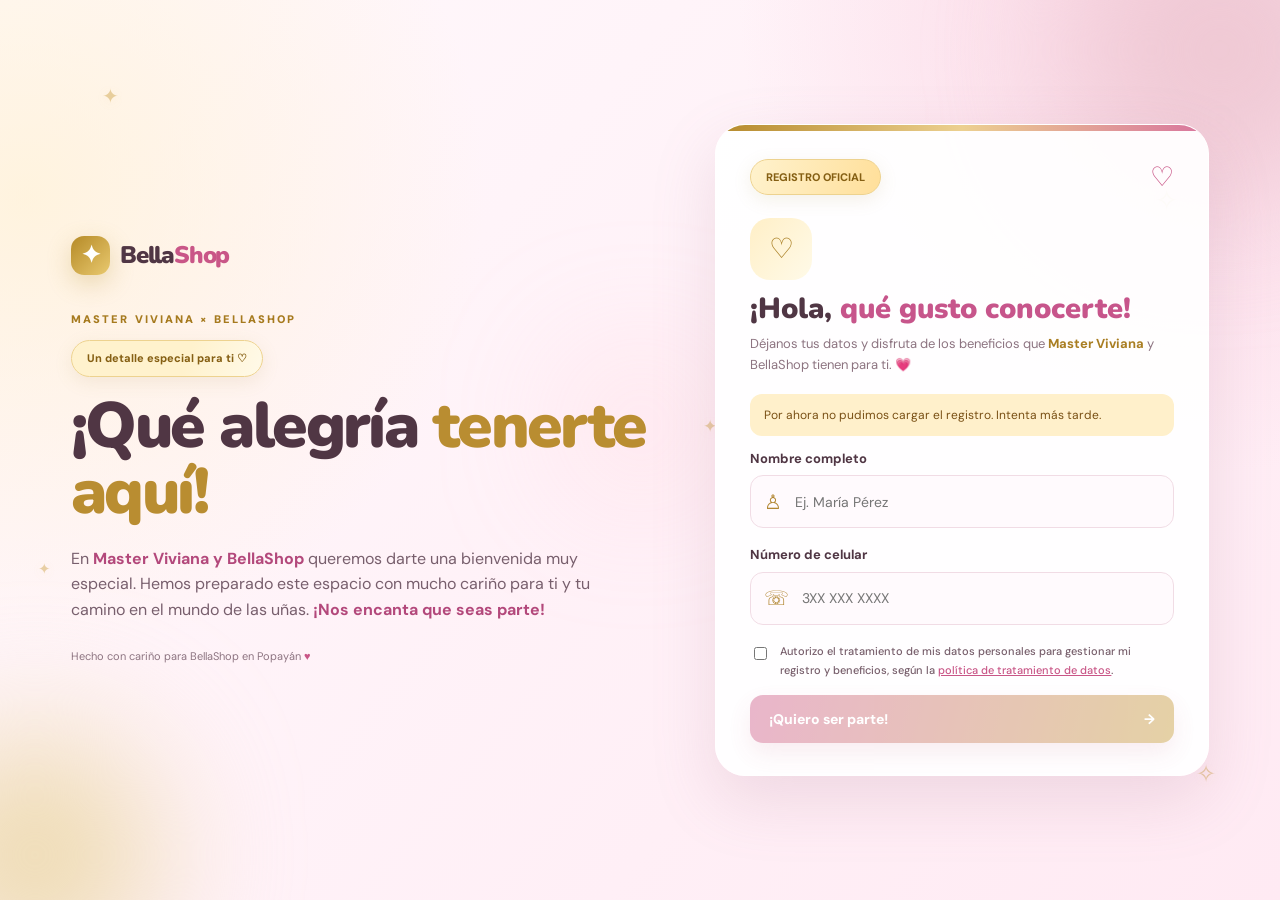
==== index.html @ d5520ce9 "Aclarar confirmacion de registro activo sin aprobacion" ====
<!doctype html>
<html lang="es">
<head>
  <meta charset="utf-8">
  <meta name="viewport" content="width=device-width,initial-scale=1">
  <meta name="theme-color" content="#f8dce7">
  <meta name="description" content="Registro oficial de Master Viviana × BellaShop para beneficios exclusivos de estudiantes.">
  <title>Master Viviana × BellaShop</title>
  <link rel="preconnect" href="https://fonts.googleapis.com">
  <link rel="preconnect" href="https://fonts.gstatic.com" crossorigin>
  <link href="https://fonts.googleapis.com/css2?family=DM+Sans:wght@400;500;600;700&family=Nunito:wght@500;600;700;800;900&display=swap" rel="stylesheet">
  <link rel="stylesheet" href="styles.css">
</head>
<body class="signup-body">
  <div class="ambient ambient-a"></div>
  <div class="ambient ambient-b"></div>
  <div class="ambient ambient-c"></div>
  <div class="cinematic-sparkles" aria-hidden="true"><span>✦</span><span>✧</span><span>✦</span><span>✧</span><span>✦</span></div>

  <main class="signup-layout">
    <section class="intro luxury-intro cinematic-left">
      <div class="brand-mark hero-brand cinematic-item">
        <span class="brand-icon">✦</span>
        <span>Bella<span class="brand-strong">Shop</span></span>
      </div>

      <span class="eyebrow hero-eyebrow cinematic-item">MASTER VIVIANA × BELLASHOP</span>
      <div class="gold-seal cinematic-item">Un detalle especial para ti ♡</div>
      <h1 class="cinematic-item">¡Qué alegría <em>tenerte aquí!</em></h1>
      <p class="cinematic-item">
        En <strong>Master Viviana y BellaShop</strong> queremos darte una bienvenida muy especial.
        Hemos preparado este espacio con mucho cariño para ti y tu camino en el mundo de las uñas.
        <strong>¡Nos encanta que seas parte!</strong>
      </p>

      <div class="intro-footer">Hecho con cariño para BellaShop en Popayán <span>♥</span></div>
    </section>

    <section class="panel register-panel luxury-panel cinematic-right">
      <div class="panel-topline">
        <span class="step-pill gold">REGISTRO OFICIAL</span>
        <span class="heart">♡</span>
      </div>

      <div class="teacher-avatar gold-avatar cinematic-item">♡</div>
      <h2 id="form-title">¡Hola, <span>qué gusto conocerte!</span></h2>
      <p class="subheading">
        Déjanos tus datos y disfruta de los beneficios que
        <strong id="teacher-display">Master Viviana</strong> y BellaShop tienen para ti. 💗
      </p>

      <div id="notice" class="notice hidden" role="status" aria-live="polite"></div>

      <form id="register-form" novalidate>
        <label for="full-name">Nombre completo</label>
        <div class="input-wrap">
          <span aria-hidden="true">♙</span>
          <input id="full-name" name="full_name" type="text" autocomplete="name" minlength="4" maxlength="120" required placeholder="Ej. María Pérez">
        </div>

        <label for="phone">Número de celular</label>
        <div class="input-wrap">
          <span aria-hidden="true">☏</span>
          <input id="phone" name="phone" type="tel" inputmode="numeric" autocomplete="tel" placeholder="3XX XXX XXXX" minlength="10" maxlength="16" required>
        </div>


        <input id="teacher-readonly" type="hidden" value="Master Viviana">

        <div class="consent-row">
          <input id="privacy-consent" type="checkbox" required>
          <label for="privacy-consent">
            Autorizo el tratamiento de mis datos personales para gestionar mi registro y beneficios, según la
            <a href="privacidad.html" target="_blank" rel="noopener">política de tratamiento de datos</a>.
          </label>
        </div>

        <div id="turnstile-slot" class="turnstile-slot"></div>
        <div class="trap" aria-hidden="true">
          <label for="website">Deja este campo vacío</label>
          <input type="text" id="website" name="website" tabindex="-1" autocomplete="off">
        </div>

        <button class="primary-button luxury-button cinematic-cta" type="submit" id="register-btn">
          ¡Quiero ser parte! <span>→</span>
        </button>

      </form>

      <div class="success hidden" id="success" role="status" aria-live="polite">
        <div class="success-icon">✓</div>
        <h2>¡Ya haces parte de BellaShop!</h2>
        <p>Tu registro quedó activo. Cuando nos visites, indica tu número de celular para consultar los beneficios vigentes de esta temporada.</p>
        <button id="new-register" type="button" class="secondary-button">Volver al inicio</button>
      </div>
    </section>
  </main>

  <script src="config.js"></script>
  <script type="module" src="app.js"></script>
</body>
</html>
---- styles.css ----
:root{--pink:#de7da5;--rose:#c95687;--gold:#c59a39;--gold2:#ead29b;--ink:#503644;--muted:#8d7481;--line:#f1dce5;--cream:#fffbf6;--shadow:0 24px 64px #a76d8a2e}*{box-sizing:border-box}html{scroll-behavior:smooth}body{margin:0;color:var(--ink);font:14px/1.5 'DM Sans',Arial,sans-serif}button,input,textarea,select{font:inherit}button{cursor:pointer}a{color:var(--rose)}h1,h2,h3,.brand-mark{font-family:Nunito,Arial,sans-serif}h1,h2,h3{line-height:1.14}h1{letter-spacing:-.04em}p{line-height:1.6}label{display:block;font-weight:700;margin:13px 0 7px;font-size:13px}.hidden{display:none!important}.signup-body{min-height:100vh;background:radial-gradient(circle at 2% 22%,#fff0cb99,transparent 32%),radial-gradient(circle at 94% 1%,#f8cadbbb,transparent 31%),linear-gradient(130deg,#fff9fc 0%,#ffeaf3 100%);overflow-x:hidden;position:relative}.ambient{position:fixed;border-radius:50%;filter:blur(70px);pointer-events:none}.ambient-a{height:280px;width:280px;background:#eec8d3;right:-80px;top:-90px}.ambient-b{height:230px;width:230px;background:#ecd8a9;left:-80px;bottom:-70px}.ambient-c{height:130px;width:130px;background:#ffbccc55;top:40%;left:45%}.signup-layout{max-width:1190px;padding:42px 26px;min-height:100vh;display:grid;grid-template-columns:1.08fr .92fr;gap:65px;margin:auto;align-items:center;position:relative;z-index:1}.intro{padding:18px 0}.brand-mark{display:inline-flex;align-items:center;gap:10px;font-weight:900;font-size:24px;letter-spacing:-.05em}.brand-icon{display:grid;place-items:center;background:linear-gradient(135deg,#b58a27,#e9c96f);color:white;border-radius:13px;width:39px;height:39px;box-shadow:0 8px 25px #bb993e50}.brand-strong{color:var(--rose)}.hero-brand{margin-bottom:36px}.eyebrow{display:block;font-size:11px;letter-spacing:.19em;font-weight:900;color:#a67a1e;margin:0 0 13px}.gold-seal,.step-pill.gold{display:inline-block;border-radius:50px;background:linear-gradient(105deg,#fff2cd,#ffdf9a);color:#855f13;font-weight:800;padding:9px 15px;border:1px solid #edd28f;font-size:11px;box-shadow:0 5px 18px #b19a5823}.intro h1{font-weight:900;font-size:clamp(47px,5vw,73px);line-height:1.03;margin:17px 0 20px}.intro h1 em{font-style:normal;color:#b98d31}.intro>p{font-size:16px;color:#785f6d;max-width:570px}.intro strong{color:#b3487b}.feature-list{display:grid;gap:11px;margin:24px 0;max-width:560px}.feature-card{display:flex;align-items:center;gap:15px;border:1px solid #f1dbe5;background:#ffffffba;border-radius:20px;padding:14px 17px;box-shadow:0 8px 22px #cf91ac16}.feature-card>span{flex:0 0 46px;display:grid;place-items:center;height:46px;border-radius:14px;background:#fff1c8;color:#a97c1f;font-size:23px}.feature-card strong{display:block;color:var(--ink);font-size:14px}.feature-card p{font-size:12px;margin:3px 0 0;color:var(--muted)}.hero-quote{display:flex;gap:15px;border:1px solid #e8d6a3;background:linear-gradient(130deg,#fffcfaee,#fff5dbdd);padding:17px 21px;border-radius:19px;max-width:560px}.quote-mark{font:44px/1 Georgia,serif;color:#bb902a}.hero-quote strong{display:block;color:var(--ink)}.hero-quote p{margin:5px 0 0;font-size:12px;color:var(--muted)}.intro-footer{font-size:11px;color:var(--muted);margin-top:25px}.intro-footer span,.heart{color:var(--rose)}.panel{position:relative;background:#ffffffed;border:1px solid white;border-radius:30px;box-shadow:var(--shadow);padding:32px 34px;overflow:hidden}.luxury-panel:before{content:'';display:block;position:absolute;inset:0 0 auto;height:6px;background:linear-gradient(90deg,#b5892b,#ecd090,#d8749e)}.panel-topline{display:flex;justify-content:space-between;align-items:center}.heart{font-size:27px}.teacher-avatar{height:62px;width:62px;display:grid;place-items:center;background:linear-gradient(130deg,#ffefc7,#fffae8);border-radius:20px;font-size:28px;color:#a97f23;margin:21px 0 12px}.panel h2{font-size:29px;font-weight:900;margin:0 0 9px}.panel h2 span{color:#c7558b}.subheading{font-size:13px;color:var(--muted);margin:0 0 18px}.subheading strong{color:#a97e22}.highlight-box{border:1px solid #ecd9ac;background:linear-gradient(120deg,#fff9e8,#fff1f5);border-radius:17px;padding:11px 15px;margin:16px 0 22px}.highlight-item{display:flex;gap:10px;font-size:12px;padding:4px 0}.highlight-item b{color:#aa7d1e}.input-wrap{display:flex;align-items:center;gap:11px;background:#fffafd;border:1px solid var(--line);border-radius:13px;padding:0 13px;margin-bottom:17px}.input-wrap span{color:#b28732;font-size:20px}.input-wrap input{min-width:0;flex:1;border:0;outline:0;height:51px;background:transparent;color:var(--ink)}.input-wrap:focus-within{outline:2px solid #e9c17d}.input-wrap.muted{background:#fff4f8}.field-hint{font-size:11px;color:var(--muted);margin:-10px 0 15px}.consent-row{display:flex;align-items:flex-start;gap:10px;margin:16px 0}.consent-row input{accent-color:#c39a3e;flex:none;margin-top:5px}.consent-row label{font-size:11px;line-height:1.7;margin:0;font-weight:500;color:#775e6b}.primary-button,.secondary-button{display:inline-flex;align-items:center;justify-content:space-between;gap:12px;border-radius:13px;border:0;min-height:48px;padding:12px 19px;text-decoration:none;font-weight:800}.primary-button{background:linear-gradient(105deg,#cf5d8b,#c59a39);color:#fff;box-shadow:0 10px 24px #c66f8445}.primary-button:hover{filter:brightness(.95)}.primary-button:disabled{opacity:.45;cursor:not-allowed}.luxury-button{width:100%}.secondary-button{background:#fff8e6;border:1px solid #f1d7a4;color:#8c621d}.footnote{font-size:10px;text-align:center;color:var(--muted);margin:13px 0 0}.notice{border-radius:12px;padding:12px 14px;background:#fce8f1;color:#85465f;font-size:12px;margin:12px 0}.notice.warning{background:#fff0cb;color:#795015}.notice.error{background:#ffebeb;color:#a33636}.trap{position:absolute;left:-99999px;width:1px;height:1px;overflow:hidden}.turnstile-slot:not(:empty){margin:12px 0}.success{text-align:center;padding:28px 0}.success-icon{display:grid;place-items:center;background:#e5f8ec;color:#31834a;border-radius:100%;height:62px;width:62px;margin:0 auto 18px;font-size:29px}.admin-body{min-height:100vh;background:#fff8fb}.admin-header{display:flex;justify-content:space-between;align-items:center;background:#fff;padding:17px clamp(18px,5vw,72px);border-bottom:1px solid var(--line)}.admin-header .brand-mark{font-size:20px}.admin-tag{font-size:10px;letter-spacing:.09em;background:#fff2cd;border-radius:9px;padding:6px;color:#92671c}.admin-main{max-width:1160px;margin:auto;padding:32px 20px}.login-card{max-width:450px;margin:36px auto;background:#fff;border:1px solid var(--line);box-shadow:var(--shadow);padding:34px;border-radius:25px}.login-card h1{font-size:29px}.login-card p,.dashboard-head p,.section-head p{color:var(--muted);font-size:13px}.login-card input,.search-form input,.benefit-grid input,.benefit-grid select,.benefit-grid textarea{width:100%;border:1px solid var(--line);outline:none;padding:13px;border-radius:12px;background:#fffbfd;color:var(--ink)}.login-card input:focus,.search-form input:focus,.benefit-grid input:focus{outline:2px solid #e7c685}.login-card .primary-button{width:100%;margin-top:18px}.text-button{background:transparent;border:0;color:var(--rose);font-weight:800}.dashboard-head{display:flex;justify-content:space-between;align-items:center;gap:18px}.dashboard-head h1{font-size:clamp(29px,4vw,42px);margin:0 0 8px}.pink-dot{color:var(--pink)}.stat-grid{display:grid;grid-template-columns:repeat(3,1fr);gap:15px;margin:26px 0}.stat-card,.admin-section{background:white;border:1px solid var(--line);border-radius:20px;box-shadow:0 8px 24px #b2769311}.stat-card{padding:20px}.stat-label{font-size:12px;color:var(--muted);font-weight:700}.stat-value{font:900 35px Nunito,sans-serif;color:var(--rose);margin-top:6px}.tabs{display:flex;gap:4px;overflow-x:auto;border-bottom:1px solid #f0d6e2}.tab{background:transparent;border:0;border-bottom:3px solid transparent;padding:15px 18px;white-space:nowrap;color:var(--muted);font-weight:800}.tab.active{border-bottom-color:var(--gold);color:#936d1d}.admin-section{padding:26px;margin-top:19px}.section-head h2{font-size:23px;margin:0}.section-head p{margin:7px 0 20px}.search-form{display:flex;gap:12px}.search-form input{max-width:420px}.result-placeholder{margin-top:18px;background:#fffafd;border:1px dashed #e9cad7;border-radius:13px;padding:20px;color:var(--muted)}.small-section-title{margin:23px 0 12px}.table-wrap{overflow-x:auto}.data-table{border-collapse:collapse;width:100%;font-size:12px}.data-table td,.data-table th{padding:12px;border-bottom:1px solid #f3e7eb;text-align:left}.data-table th{color:#9b7184}.student-detail{display:grid;gap:9px}.student-detail>div{display:flex;gap:16px;justify-content:space-between}.student-detail b{color:var(--ink)}.status{display:inline-block;border-radius:99px;background:#e5f8ed;color:#2f7848;padding:5px 9px;font-size:11px;font-weight:800}.status.off{background:#ffece8;color:#aa5144}.chip{display:inline-block;border-radius:8px;background:#fff3d7;color:#8d6518;padding:5px 8px;font-size:12px}.benefit-grid{display:grid;grid-template-columns:1fr 1fr;gap:15px}.span-2{grid-column:span 2}.benefit-grid .field-hint{margin:5px 0 0}.benefit-card,.teacher-card{border:1px solid var(--line);border-radius:16px;padding:18px;background:#fffafc;margin:11px 0}.card-head{display:flex;align-items:center;justify-content:space-between;gap:12px}.card-head h3{margin:0;font-size:17px}.benefit-meta{font-size:12px;color:var(--muted)}.tiny-button{padding:8px 12px;border-radius:9px;border:1px solid #e9ccda;color:var(--rose);background:white;font-weight:700}.teacher-link{display:block;word-break:break-all;padding:12px;background:#fff;border:1px solid var(--line);border-radius:10px;margin:10px 0}.teacher-tools{display:flex;gap:10px;flex-wrap:wrap}.qr-holder{margin:14px 0}.qr-holder img{max-width:100%}.privacy-body{padding:35px 16px;background:#fff5f9}.privacy-card{max-width:810px;margin:auto;background:white;border-radius:24px;padding:34px;box-shadow:var(--shadow)}.privacy-card h1{margin-top:25px}.privacy-card p{font-size:14px}.back-link{display:block;margin:22px 0;font-size:13px}@media(max-width:900px){.signup-layout{max-width:620px;grid-template-columns:1fr;gap:18px;padding:24px 18px}.intro{padding:0;text-align:center}.intro h1{font-size:43px}.intro>p{font-size:14px}.feature-card,.hero-quote{text-align:left}.hero-brand{margin-bottom:16px}.panel{padding:26px 22px}.admin-main{padding:24px 13px}.dashboard-head{align-items:flex-start;flex-direction:column}.stat-grid{grid-template-columns:1fr}.benefit-grid{grid-template-columns:1fr}.span-2{grid-column:span 1}}@media(max-width:580px){.admin-header .brand-mark{font-size:16px}.admin-tag{font-size:9px}.search-form,.card-head,.student-detail>div{flex-direction:column;align-items:stretch}.feature-card{padding:11px}.panel h2{font-size:27px}}
/* Cinemática de bienvenida — Master Viviana × BellaShop.
   Se respetan usuarios con preferencia de movimiento reducido. */
@keyframes bellaSceneIn{from{opacity:0;transform:translate3d(0,28px,0);filter:blur(7px)}to{opacity:1;transform:translate3d(0,0,0);filter:blur(0)}}
@keyframes bellaSlideLeft{from{opacity:0;transform:translate3d(-34px,16px,0)}to{opacity:1;transform:translate3d(0,0,0)}}
@keyframes bellaSlideRight{from{opacity:0;transform:translate3d(40px,18px,0) scale(.97)}to{opacity:1;transform:translate3d(0,0,0) scale(1)}}
@keyframes bellaShimmer{0%,65%,100%{background-position:160% center}85%{background-position:-60% center}}
@keyframes bellaFloat{0%,100%{transform:translate3d(0,0,0) rotate(-7deg)}50%{transform:translate3d(0,-12px,0) rotate(8deg)}}
@keyframes bellaGlow{0%,100%{box-shadow:0 12px 28px #c66f8440}50%{box-shadow:0 16px 36px #c69a5480}}
@keyframes bellaDrift{0%,100%{transform:translate3d(0,0,0)}50%{transform:translate3d(22px,-16px,0)}}
@keyframes bellaSuccess{0%{transform:scale(.72);opacity:0}70%{transform:scale(1.09);opacity:1}100%{transform:scale(1);opacity:1}}
.signup-body .cinematic-left{animation:bellaSlideLeft .95s cubic-bezier(.2,.8,.2,1) both}
.signup-body .cinematic-right{animation:bellaSlideRight 1.05s cubic-bezier(.16,1,.3,1) .18s both}
.signup-body .cinematic-item{animation:bellaSceneIn .85s cubic-bezier(.2,.8,.2,1) both}
.signup-body .hero-brand{animation-delay:.12s}
.signup-body .hero-eyebrow{animation-delay:.23s}
.signup-body .gold-seal{animation-delay:.34s}
.signup-body .intro h1.cinematic-item{animation-delay:.43s}
.signup-body .feature-list{animation-delay:.62s}
.signup-body .hero-quote{animation-delay:.78s}
.signup-body .teacher-avatar{animation-delay:.75s}
.signup-body .feature-card{transition:transform .3s ease,box-shadow .3s ease,border-color .3s ease}
.signup-body .feature-card:hover{transform:translateY(-4px);box-shadow:0 15px 30px #bf8da43b;border-color:#e9d19a}
.signup-body .gold-seal{background-image:linear-gradient(110deg,#fff2cd 25%,#fff9e6 40%,#e9c56b 55%,#fff2cd 75%);background-size:250% 100%;animation:bellaSceneIn .85s .34s both,bellaShimmer 6s 2.1s ease-in-out infinite}
.signup-body .brand-icon{animation:bellaFloat 6s 1.2s ease-in-out infinite}
.signup-body .ambient{animation:bellaDrift 13s ease-in-out infinite alternate}
.signup-body .ambient-b{animation-delay:-4s}
.signup-body .ambient-c{animation-delay:-7s}
.signup-body .cinematic-cta{animation:bellaGlow 3.5s ease-in-out infinite;transition:transform .25s ease,filter .25s ease}
.signup-body .cinematic-cta:hover:not(:disabled){transform:translateY(-3px)}
.signup-body .cinematic-cta:active:not(:disabled){transform:translateY(0) scale(.99)}
.signup-body .cinematic-cta span{transition:transform .25s ease}
.signup-body .cinematic-cta:hover span{transform:translateX(5px)}
.signup-body .input-wrap{transition:box-shadow .25s ease,border-color .25s ease,transform .25s ease}
.signup-body .input-wrap:focus-within{box-shadow:0 6px 20px #d8b06b28;transform:translateY(-1px)}
.signup-body .success:not(.hidden){animation:bellaSceneIn .55s both}
.signup-body .success-icon{animation:bellaSuccess .65s .15s both}
.cinematic-sparkles{position:fixed;inset:0;overflow:hidden;pointer-events:none;z-index:0}
.cinematic-sparkles span{position:absolute;color:#c99a35;opacity:.42;filter:drop-shadow(0 2px 6px #e9bc7655);animation:bellaFloat 6s ease-in-out infinite}
.cinematic-sparkles span:nth-child(1){top:9%;left:8%;font-size:20px;animation-delay:-1s}
.cinematic-sparkles span:nth-child(2){top:20%;right:8%;font-size:28px;animation-delay:-3s}
.cinematic-sparkles span:nth-child(3){top:62%;left:3%;font-size:15px;animation-delay:-2s}
.cinematic-sparkles span:nth-child(4){bottom:12%;right:5%;font-size:24px;animation-delay:-4s}
.cinematic-sparkles span:nth-child(5){top:46%;right:44%;font-size:17px;animation-delay:-5s}
@media(max-width:900px){.signup-body .cinematic-left{animation-duration:.7s}.signup-body .cinematic-right{animation-duration:.8s;animation-delay:.12s}.cinematic-sparkles span:nth-child(5){display:none}}
@media(prefers-reduced-motion:reduce){.signup-body *, .signup-body *::before,.signup-body *::after{animation:none!important;transition:none!important;scroll-behavior:auto!important}.signup-body .cinematic-left,.signup-body .cinematic-right,.signup-body .cinematic-item{opacity:1!important;transform:none!important;filter:none!important}}
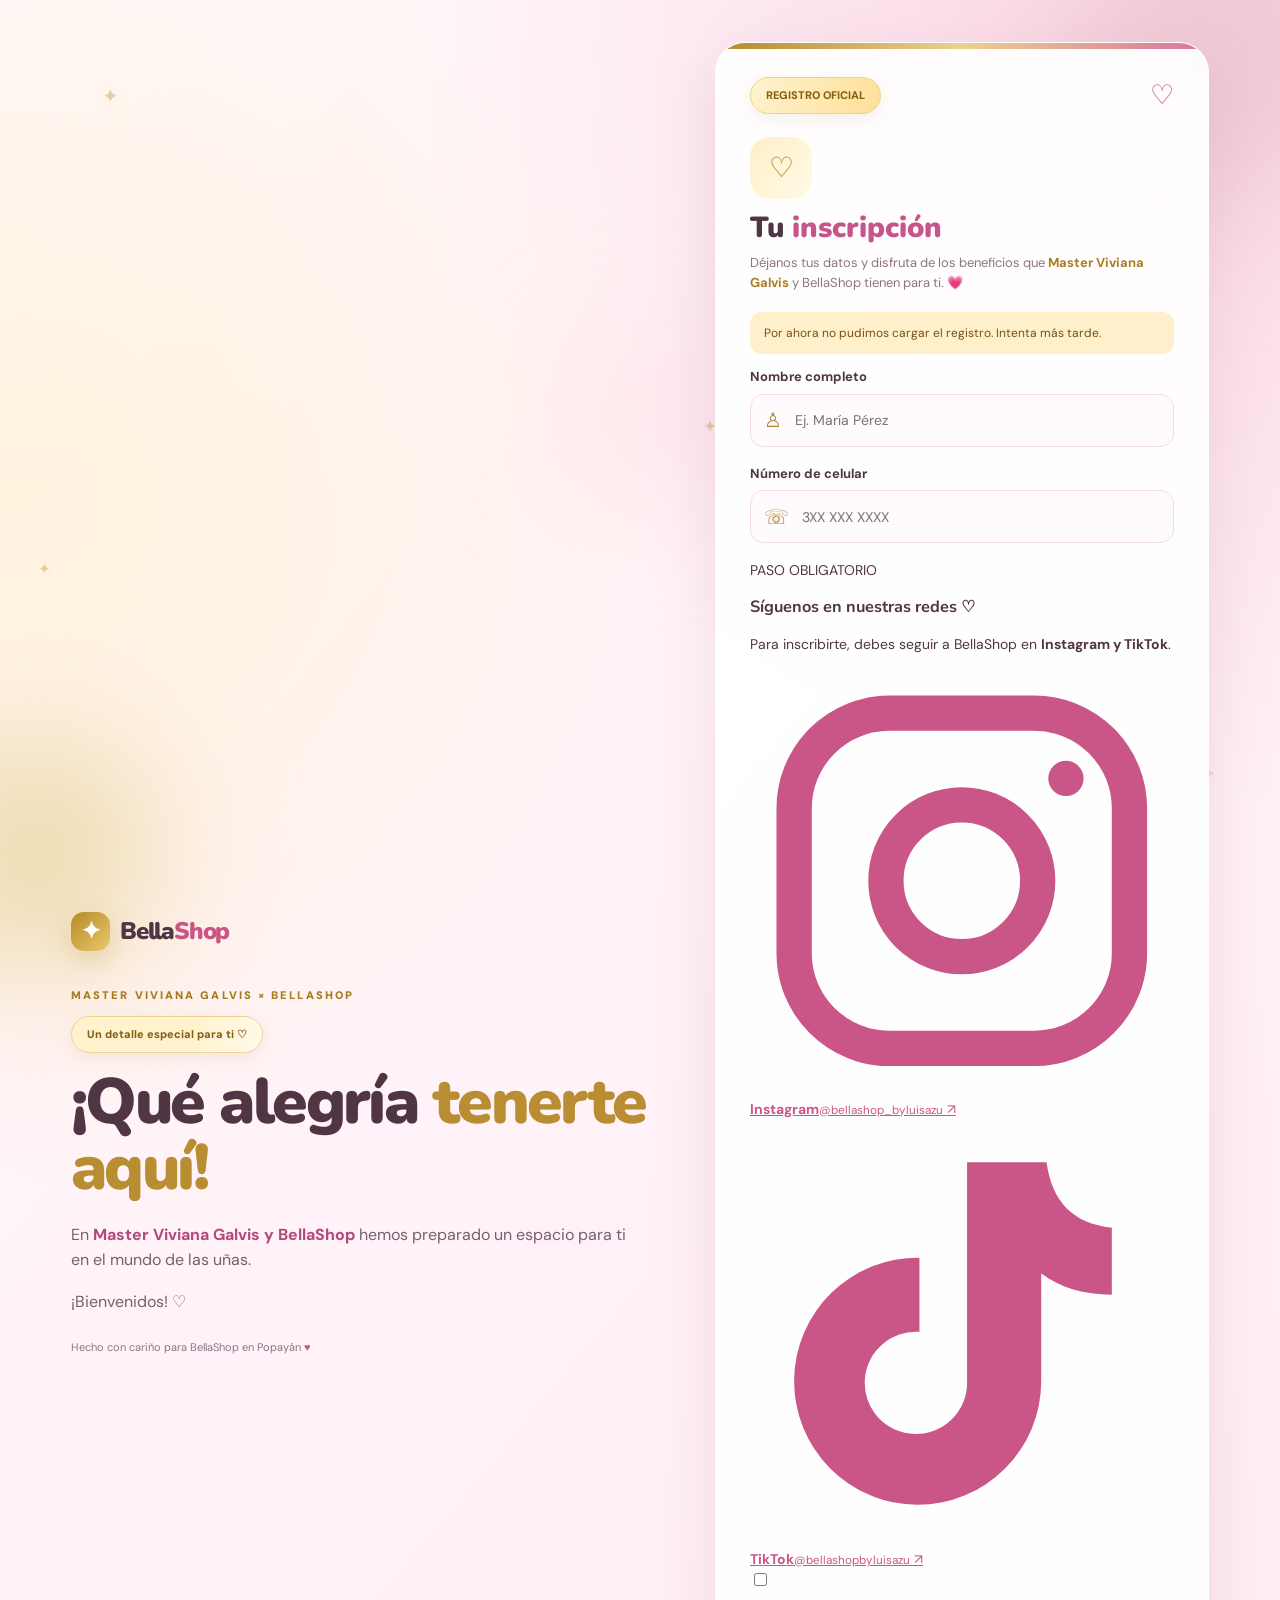
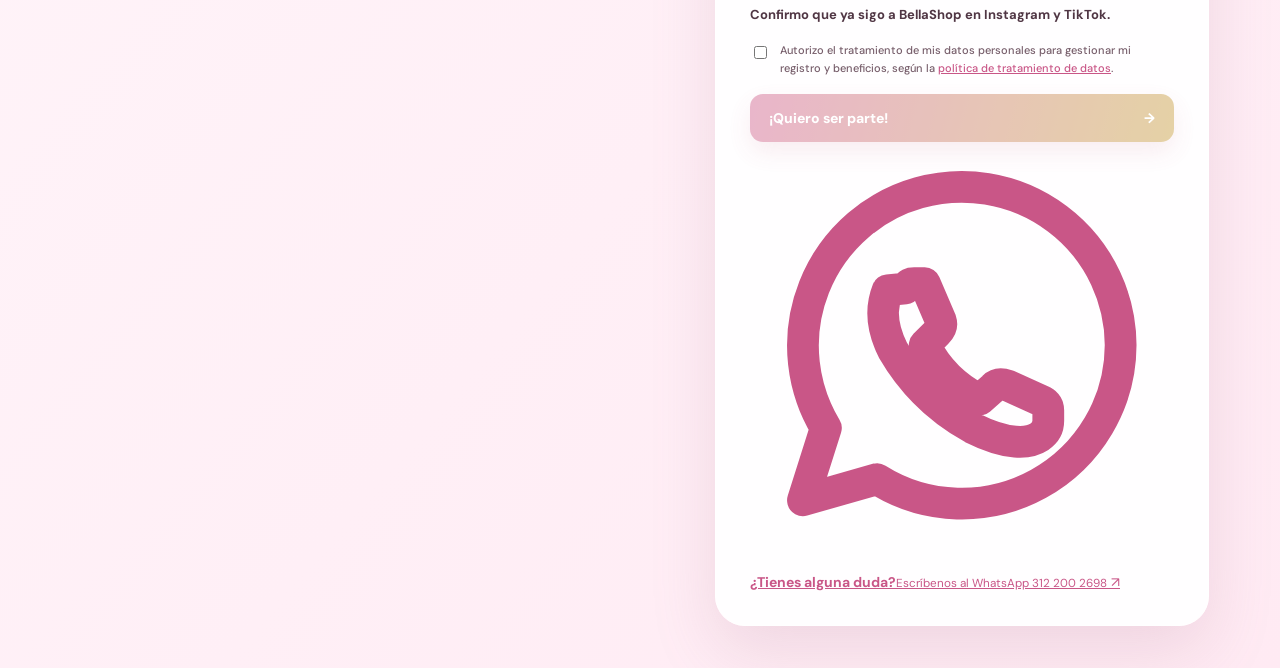
==== commit 67823303: "Nueva bienvenida Viviana Galvis y redes obligatorias con WhatsApp" ====
--- a/index.html
+++ b/index.html
@@ -4,12 +4,12 @@
   <meta charset="utf-8">
   <meta name="viewport" content="width=device-width,initial-scale=1">
   <meta name="theme-color" content="#f8dce7">
-  <meta name="description" content="Registro oficial de Master Viviana × BellaShop para beneficios exclusivos de estudiantes.">
-  <title>Master Viviana × BellaShop</title>
+  <meta name="description" content="Registro de beneficios para estudiantes de Master Viviana Galvis × BellaShop.">
+  <title>Master Viviana Galvis × BellaShop</title>
   <link rel="preconnect" href="https://fonts.googleapis.com">
   <link rel="preconnect" href="https://fonts.gstatic.com" crossorigin>
   <link href="https://fonts.googleapis.com/css2?family=DM+Sans:wght@400;500;600;700&family=Nunito:wght@500;600;700;800;900&display=swap" rel="stylesheet">
-  <link rel="stylesheet" href="styles.css">
+  <link rel="stylesheet" href="styles.css?v=viviana-galvis-3">
 </head>
 <body class="signup-body">
   <div class="ambient ambient-a"></div>
@@ -24,14 +24,11 @@
         <span>Bella<span class="brand-strong">Shop</span></span>
       </div>
 
-      <span class="eyebrow hero-eyebrow cinematic-item">MASTER VIVIANA × BELLASHOP</span>
+      <span class="eyebrow hero-eyebrow cinematic-item">MASTER VIVIANA GALVIS × BELLASHOP</span>
       <div class="gold-seal cinematic-item">Un detalle especial para ti ♡</div>
       <h1 class="cinematic-item">¡Qué alegría <em>tenerte aquí!</em></h1>
-      <p class="cinematic-item">
-        En <strong>Master Viviana y BellaShop</strong> queremos darte una bienvenida muy especial.
-        Hemos preparado este espacio con mucho cariño para ti y tu camino en el mundo de las uñas.
-        <strong>¡Nos encanta que seas parte!</strong>
-      </p>
+      <p class="cinematic-item welcome-message">En <strong>Master Viviana Galvis y BellaShop</strong> hemos preparado un espacio para ti en el mundo de las uñas.</p>
+      <p class="cinematic-item welcome-greeting">¡Bienvenidos! <span aria-hidden="true">♡</span></p>
 
       <div class="intro-footer">Hecho con cariño para BellaShop en Popayán <span>♥</span></div>
     </section>
@@ -43,10 +40,10 @@
       </div>
 
       <div class="teacher-avatar gold-avatar cinematic-item">♡</div>
-      <h2 id="form-title">¡Hola, <span>qué gusto conocerte!</span></h2>
+      <h2 id="form-title">Tu <span>inscripción</span></h2>
       <p class="subheading">
         Déjanos tus datos y disfruta de los beneficios que
-        <strong id="teacher-display">Master Viviana</strong> y BellaShop tienen para ti. 💗
+        <strong id="teacher-display">Master Viviana Galvis</strong> y BellaShop tienen para ti. 💗
       </p>
 
       <div id="notice" class="notice hidden" role="status" aria-live="polite"></div>
@@ -65,7 +62,32 @@
         </div>
 
 
-        <input id="teacher-readonly" type="hidden" value="Master Viviana">
+        <input id="teacher-readonly" type="hidden" value="Master Viviana Galvis">
+
+        <section class="social-follow" aria-labelledby="social-follow-heading">
+          <div class="social-follow-head">
+            <span class="social-small-tag">PASO OBLIGATORIO</span>
+            <h3 id="social-follow-heading">Síguenos en nuestras redes <span aria-hidden="true">♡</span></h3>
+            <p>Para inscribirte, debes seguir a BellaShop en <strong>Instagram y TikTok</strong>.</p>
+          </div>
+          <div class="social-links">
+            <a class="social-link instagram" href="https://www.instagram.com/bellashop_byluisazu/" target="_blank" rel="noopener noreferrer" aria-label="Seguir a BellaShop en Instagram, abre una pestaña nueva">
+              <span class="social-icon"><svg viewBox="0 0 24 24" fill="none" stroke="currentColor" stroke-width="2" aria-hidden="true" focusable="false"><rect x="2.5" y="2.5" width="19" height="19" rx="5.4"></rect><circle cx="12" cy="12" r="4.3"></circle><circle cx="17.9" cy="6.2" r="1" fill="currentColor" stroke="none"></circle></svg></span>
+              <span class="social-meta"><strong>Instagram</strong><small>@bellashop_byluisazu</small></span>
+              <span class="social-arrow" aria-hidden="true">↗</span>
+            </a>
+            <a class="social-link tiktok" href="https://www.tiktok.com/@bellashopbyluisazu" target="_blank" rel="noopener noreferrer" aria-label="Seguir a BellaShop en TikTok, abre una pestaña nueva">
+              <span class="social-icon"><svg viewBox="0 0 24 24" fill="currentColor" aria-hidden="true" focusable="false"><path d="M16.8 2.4c.3 2.2 1.5 3.5 3.7 3.7v3.8c-1.6 0-2.9-.4-4-1.2v6.1a7 7 0 1 1-6.9-7V12a2.9 2.9 0 1 0 2.7 2.9V2.4h4.5Z"></path></svg></span>
+              <span class="social-meta"><strong>TikTok</strong><small>@bellashopbyluisazu</small></span>
+              <span class="social-arrow" aria-hidden="true">↗</span>
+            </a>
+          </div>
+          <div class="social-confirm">
+            <input id="social-follow-consent" type="checkbox" required>
+            <label for="social-follow-consent">Confirmo que ya sigo a BellaShop en <strong>Instagram y TikTok</strong>.</label>
+          </div>
+        </section>
+
 
         <div class="consent-row">
           <input id="privacy-consent" type="checkbox" required>
@@ -84,6 +106,12 @@
         <button class="primary-button luxury-button cinematic-cta" type="submit" id="register-btn">
           ¡Quiero ser parte! <span>→</span>
         </button>
+        <a class="support-whatsapp" href="https://wa.me/573122002698?text=Hola%2C%20soy%20estudiante%20de%20la%20profesora%20Viviana%20Galvis%20y%20me%20registr%C3%A9%20en%20la%20campa%C3%B1a%20de%20beneficios%20de%20BellaShop.%20Me%20gustar%C3%ADa%20recibir%20informaci%C3%B3n%20sobre%20los%20beneficios%20de%20esta%20temporada.%20%C2%A1Muchas%20gracias!" target="_blank" rel="noopener noreferrer" aria-label="Contactar a BellaShop por WhatsApp al 3122002698 con mensaje predeterminado">
+          <span class="whatsapp-icon"><svg viewBox="0 0 24 24" fill="none" stroke="currentColor" stroke-width="1.8" stroke-linecap="round" stroke-linejoin="round" aria-hidden="true" focusable="false"><path d="M21 11.5a9 9 0 0 1-13.8 7.6L3 20.3l1.3-4.1A9 9 0 1 1 21 11.5Z"></path><path d="M8.8 8.3c.2-.3.3-.3.5-.3h.6l.9 2.1c.1.3 0 .5-.2.7l-.7.7a7 7 0 0 0 3.1 3.1l.8-.7c.2-.2.5-.2.8-.1l2 .9c.2.1.3.3.3.5v.6c0 .4-.2.7-.5.9-.6.4-1.8.5-3.8-.5a11.8 11.8 0 0 1-4.5-4.4c-.9-1.8-.5-2.9-.3-3.4Z"></path></svg></span>
+          <span><strong>¿Tienes alguna duda?</strong><small>Escríbenos al WhatsApp 312 200 2698</small></span>
+          <span class="social-arrow" aria-hidden="true">↗</span>
+        </a>
+
 
       </form>
 
@@ -91,12 +119,13 @@
         <div class="success-icon">✓</div>
         <h2>¡Ya haces parte de BellaShop!</h2>
         <p>Tu registro quedó activo. Cuando nos visites, indica tu número de celular para consultar los beneficios vigentes de esta temporada.</p>
+        <div class="success-wa"><a class="support-whatsapp" href="https://wa.me/573122002698?text=Hola%2C%20soy%20estudiante%20de%20la%20profesora%20Viviana%20Galvis%20y%20me%20registr%C3%A9%20en%20la%20campa%C3%B1a%20de%20beneficios%20de%20BellaShop.%20Me%20gustar%C3%ADa%20recibir%20informaci%C3%B3n%20sobre%20los%20beneficios%20de%20esta%20temporada.%20%C2%A1Muchas%20gracias!" target="_blank" rel="noopener noreferrer"><span class="whatsapp-icon"><svg viewBox="0 0 24 24" fill="none" stroke="currentColor" stroke-width="1.8" stroke-linecap="round" stroke-linejoin="round" aria-hidden="true" focusable="false"><path d="M21 11.5a9 9 0 0 1-13.8 7.6L3 20.3l1.3-4.1A9 9 0 1 1 21 11.5Z"></path><path d="M8.8 8.3c.2-.3.3-.3.5-.3h.6l.9 2.1c.1.3 0 .5-.2.7l-.7.7a7 7 0 0 0 3.1 3.1l.8-.7c.2-.2.5-.2.8-.1l2 .9c.2.1.3.3.3.5v.6c0 .4-.2.7-.5.9-.6.4-1.8.5-3.8-.5a11.8 11.8 0 0 1-4.5-4.4c-.9-1.8-.5-2.9-.3-3.4Z"></path></svg></span><span><strong>Escríbenos por WhatsApp</strong><small>Mensaje listo para enviar</small></span><span class="social-arrow" aria-hidden="true">↗</span></a></div>
         <button id="new-register" type="button" class="secondary-button">Volver al inicio</button>
       </div>
     </section>
   </main>
 
-  <script src="config.js"></script>
-  <script type="module" src="app.js"></script>
+  <script src="config.js?v=viviana-galvis-3"></script>
+  <script type="module" src="app.js?v=viviana-galvis-3"></script>
 </body>
 </html>
--- a/styles.css
+++ b/styles.css
@@ -44,3 +44,51 @@
 .cinematic-sparkles span:nth-child(5){top:46%;right:44%;font-size:17px;animation-delay:-5s}
 @media(max-width:900px){.signup-body .cinematic-left{animation-duration:.7s}.signup-body .cinematic-right{animation-duration:.8s;animation-delay:.12s}.cinematic-sparkles span:nth-child(5){display:none}}
 @media(prefers-reduced-motion:reduce){.signup-body *, .signup-body *::before,.signup-body *::after{animation:none!important;transition:none!important;scroll-behavior:auto!important}.signup-body .cinematic-left,.signup-body .cinematic-right,.signup-body .cinematic-item{opacity:1!important;transform:none!important;filter:none!important}}
+
+/* Herramientas completas del administrador de temporada. */
+.admin-toolbar{display:flex;align-items:center;justify-content:flex-end;gap:12px;margin:16px 0}
+.admin-toolbar .secondary-button{min-height:40px;padding:9px 13px;font-size:12px}
+.student-grid{display:grid;grid-template-columns:repeat(2,minmax(0,1fr));gap:12px}
+.student-card{border:1px solid var(--line);border-radius:16px;padding:18px;background:#fffafc;min-width:0}
+.student-card .card-head{align-items:flex-start}
+.student-card .card-head h3{font-size:16px}
+.admin-actions{display:flex;flex-wrap:wrap;align-items:center;gap:8px;margin:15px 0 0}
+.admin-actions .tiny-button{min-height:36px}
+.danger-button{background:#fff4f3;color:#9d4747;border-color:#f4bdbd}
+.danger-button:hover{background:#ffe5e2}
+.admin-details{margin-top:25px;padding:16px;border:1px solid #f1dce5;background:#fffafc;border-radius:17px}
+.admin-details summary{cursor:pointer;list-style:disclosure-closed;font-weight:900;color:var(--rose);padding:5px 3px}
+.admin-details[open] summary{padding-bottom:14px}
+.admin-create-grid{display:grid;grid-template-columns:repeat(2,minmax(0,1fr));gap:12px 15px;align-items:end}
+.admin-create-grid>.span-2{grid-column:1/-1}
+.admin-create-grid label{margin:3px 0 7px}
+.admin-create-grid input:not([type=checkbox]),.admin-create-grid select,.admin-create-grid textarea{
+ width:100%;min-width:0;border:1px solid var(--line);outline:0;padding:12px 13px;
+ border-radius:12px;background:#fffbfd;color:var(--ink)
+}
+.admin-create-grid input:focus,.admin-create-grid select:focus,.admin-create-grid textarea:focus{outline:2px solid #e7c685}
+.admin-create-grid textarea{resize:vertical}
+.admin-create-grid .field-hint{margin:5px 0 0;font-size:11px}
+.admin-create-grid .admin-consent{display:flex;align-items:flex-start;gap:10px;font-size:12px;line-height:1.5;font-weight:600;cursor:pointer}
+.admin-create-grid .admin-consent input{accent-color:var(--rose);width:17px;height:17px;flex:none}
+.admin-create-grid .primary-button{justify-content:center}
+.admin-dialog{border:1px solid var(--line);border-radius:23px;max-width:min(92vw,650px);width:650px;max-height:85dvh;overflow-y:auto;
+ padding:27px 26px;background:#fffafc;color:var(--ink);box-shadow:0 25px 80px #7e426b55}
+.admin-dialog::backdrop{background:#35233299;backdrop-filter:blur(4px)}
+.admin-dialog h2{font-size:24px;margin:0 0 8px}
+.admin-dialog .admin-actions{justify-content:flex-end}
+.admin-dialog .admin-actions button{flex:1;max-width:210px}
+.notice.success{background:#ebf8ee;color:#286d42}
+#tab-campaign .admin-create-grid{max-width:680px}
+#tab-campaign .admin-create-grid>.span-2{grid-column:1/-1}
+#tab-campaign #campaign-state{font-size:13px;padding:15px;margin-bottom:19px}
+@media(max-width:760px){
+ .student-grid{grid-template-columns:1fr}
+ .admin-dialog{padding:20px 17px}
+ .admin-create-grid{grid-template-columns:1fr}
+ .admin-create-grid>.span-2{grid-column:1/-1}
+ .admin-toolbar{justify-content:stretch}
+ .admin-toolbar button{width:100%;justify-content:center}
+ .tabs{scrollbar-width:thin}
+ .admin-section{padding:19px 16px}
+}
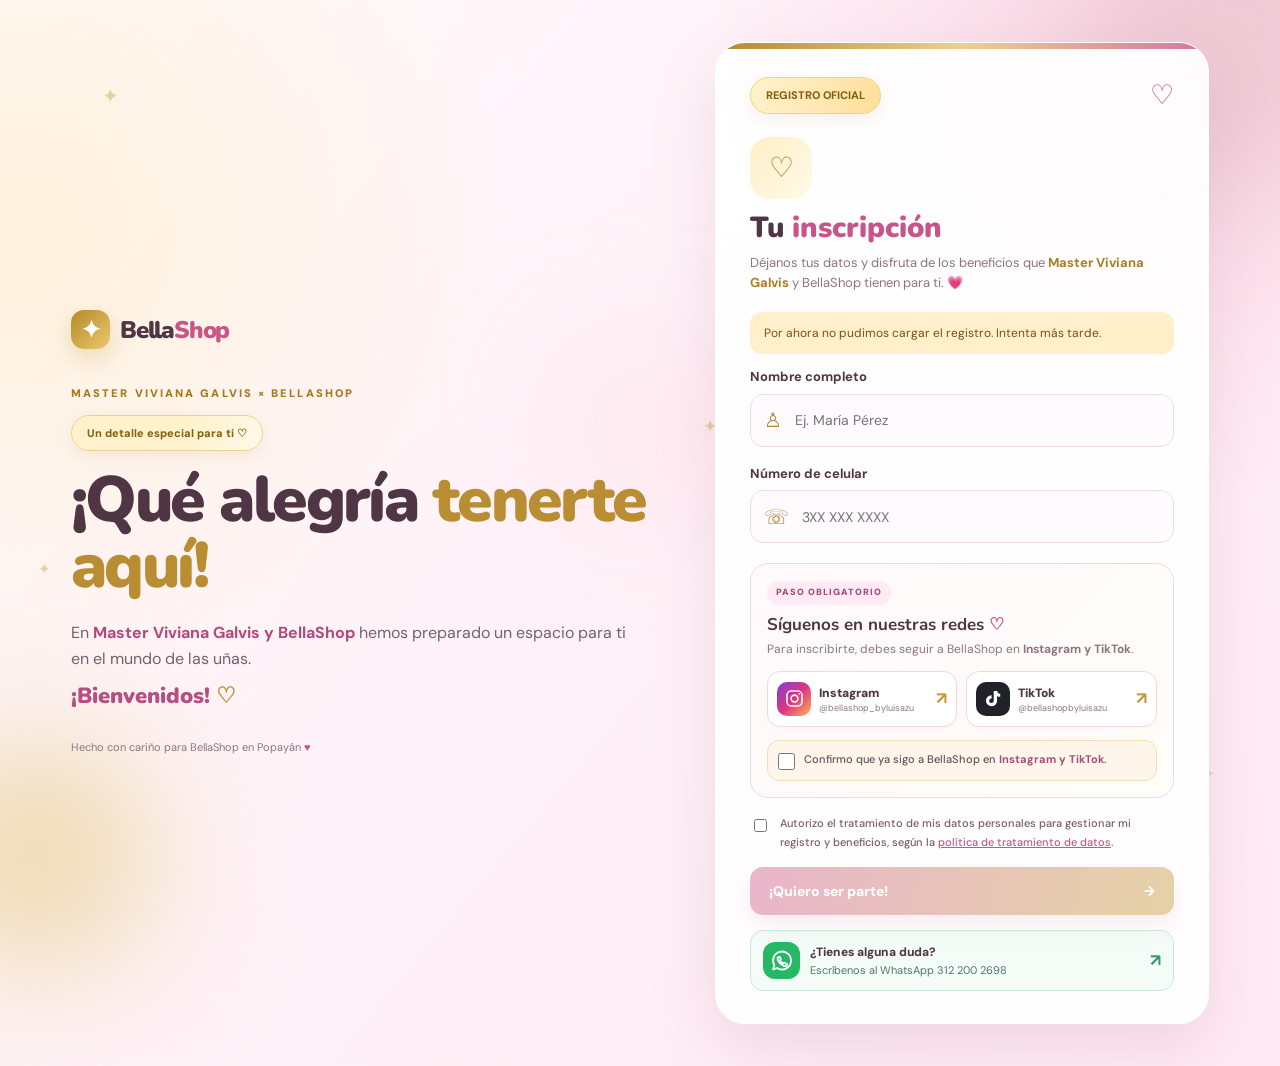
==== commit f97a1628: "WhatsApp con mensaje de estudiante sin afirmar registro previo" ====
--- a/index.html
+++ b/index.html
@@ -106,7 +106,7 @@
         <button class="primary-button luxury-button cinematic-cta" type="submit" id="register-btn">
           ¡Quiero ser parte! <span>→</span>
         </button>
-        <a class="support-whatsapp" href="https://wa.me/573122002698?text=Hola%2C%20soy%20estudiante%20de%20la%20profesora%20Viviana%20Galvis%20y%20me%20registr%C3%A9%20en%20la%20campa%C3%B1a%20de%20beneficios%20de%20BellaShop.%20Me%20gustar%C3%ADa%20recibir%20informaci%C3%B3n%20sobre%20los%20beneficios%20de%20esta%20temporada.%20%C2%A1Muchas%20gracias!" target="_blank" rel="noopener noreferrer" aria-label="Contactar a BellaShop por WhatsApp al 3122002698 con mensaje predeterminado">
+        <a class="support-whatsapp" href="https://wa.me/573122002698?text=Hola%2C%20soy%20estudiante%20de%20la%20profesora%20Viviana%20Galvis.%20Vi%20la%20campa%C3%B1a%20de%20Master%20Viviana%20Galvis%20y%20BellaShop%20y%20quisiera%20recibir%20informaci%C3%B3n%20sobre%20los%20beneficios%20de%20esta%20temporada.%20%C2%A1Muchas%20gracias!" target="_blank" rel="noopener noreferrer" aria-label="Contactar a BellaShop por WhatsApp al 3122002698 con mensaje predeterminado">
           <span class="whatsapp-icon"><svg viewBox="0 0 24 24" fill="none" stroke="currentColor" stroke-width="1.8" stroke-linecap="round" stroke-linejoin="round" aria-hidden="true" focusable="false"><path d="M21 11.5a9 9 0 0 1-13.8 7.6L3 20.3l1.3-4.1A9 9 0 1 1 21 11.5Z"></path><path d="M8.8 8.3c.2-.3.3-.3.5-.3h.6l.9 2.1c.1.3 0 .5-.2.7l-.7.7a7 7 0 0 0 3.1 3.1l.8-.7c.2-.2.5-.2.8-.1l2 .9c.2.1.3.3.3.5v.6c0 .4-.2.7-.5.9-.6.4-1.8.5-3.8-.5a11.8 11.8 0 0 1-4.5-4.4c-.9-1.8-.5-2.9-.3-3.4Z"></path></svg></span>
           <span><strong>¿Tienes alguna duda?</strong><small>Escríbenos al WhatsApp 312 200 2698</small></span>
           <span class="social-arrow" aria-hidden="true">↗</span>
@@ -119,7 +119,7 @@
         <div class="success-icon">✓</div>
         <h2>¡Ya haces parte de BellaShop!</h2>
         <p>Tu registro quedó activo. Cuando nos visites, indica tu número de celular para consultar los beneficios vigentes de esta temporada.</p>
-        <div class="success-wa"><a class="support-whatsapp" href="https://wa.me/573122002698?text=Hola%2C%20soy%20estudiante%20de%20la%20profesora%20Viviana%20Galvis%20y%20me%20registr%C3%A9%20en%20la%20campa%C3%B1a%20de%20beneficios%20de%20BellaShop.%20Me%20gustar%C3%ADa%20recibir%20informaci%C3%B3n%20sobre%20los%20beneficios%20de%20esta%20temporada.%20%C2%A1Muchas%20gracias!" target="_blank" rel="noopener noreferrer"><span class="whatsapp-icon"><svg viewBox="0 0 24 24" fill="none" stroke="currentColor" stroke-width="1.8" stroke-linecap="round" stroke-linejoin="round" aria-hidden="true" focusable="false"><path d="M21 11.5a9 9 0 0 1-13.8 7.6L3 20.3l1.3-4.1A9 9 0 1 1 21 11.5Z"></path><path d="M8.8 8.3c.2-.3.3-.3.5-.3h.6l.9 2.1c.1.3 0 .5-.2.7l-.7.7a7 7 0 0 0 3.1 3.1l.8-.7c.2-.2.5-.2.8-.1l2 .9c.2.1.3.3.3.5v.6c0 .4-.2.7-.5.9-.6.4-1.8.5-3.8-.5a11.8 11.8 0 0 1-4.5-4.4c-.9-1.8-.5-2.9-.3-3.4Z"></path></svg></span><span><strong>Escríbenos por WhatsApp</strong><small>Mensaje listo para enviar</small></span><span class="social-arrow" aria-hidden="true">↗</span></a></div>
+        <div class="success-wa"><a class="support-whatsapp" href="https://wa.me/573122002698?text=Hola%2C%20soy%20estudiante%20de%20la%20profesora%20Viviana%20Galvis.%20Vi%20la%20campa%C3%B1a%20de%20Master%20Viviana%20Galvis%20y%20BellaShop%20y%20quisiera%20recibir%20informaci%C3%B3n%20sobre%20los%20beneficios%20de%20esta%20temporada.%20%C2%A1Muchas%20gracias!" target="_blank" rel="noopener noreferrer"><span class="whatsapp-icon"><svg viewBox="0 0 24 24" fill="none" stroke="currentColor" stroke-width="1.8" stroke-linecap="round" stroke-linejoin="round" aria-hidden="true" focusable="false"><path d="M21 11.5a9 9 0 0 1-13.8 7.6L3 20.3l1.3-4.1A9 9 0 1 1 21 11.5Z"></path><path d="M8.8 8.3c.2-.3.3-.3.5-.3h.6l.9 2.1c.1.3 0 .5-.2.7l-.7.7a7 7 0 0 0 3.1 3.1l.8-.7c.2-.2.5-.2.8-.1l2 .9c.2.1.3.3.3.5v.6c0 .4-.2.7-.5.9-.6.4-1.8.5-3.8-.5a11.8 11.8 0 0 1-4.5-4.4c-.9-1.8-.5-2.9-.3-3.4Z"></path></svg></span><span><strong>Escríbenos por WhatsApp</strong><small>Mensaje listo para enviar</small></span><span class="social-arrow" aria-hidden="true">↗</span></a></div>
         <button id="new-register" type="button" class="secondary-button">Volver al inicio</button>
       </div>
     </section>
--- a/styles.css
+++ b/styles.css
@@ -92,3 +92,62 @@
  .tabs{scrollbar-width:thin}
  .admin-section{padding:19px 16px}
 }
+
+
+/* Redes y contacto — Master Viviana Galvis × BellaShop */
+.signup-body .welcome-message{margin-bottom:8px}
+.signup-body .welcome-greeting{font-family:Nunito,Arial,sans-serif;color:#b54e82;font-size:22px;font-weight:900;margin-top:3px}
+.signup-body .welcome-greeting span{color:var(--gold)}
+.social-follow{border:1px solid #f0d9e2;background:linear-gradient(135deg,#fff9fb,#fffdf8);
+ border-radius:18px;padding:16px;margin:20px 0 12px}
+.social-follow-head{text-align:left}
+.social-small-tag{display:inline-block;font-size:9px;letter-spacing:.11em;font-weight:900;
+ padding:5px 9px;background:#ffebf3;border-radius:99px;color:#a84974}
+.social-follow-head h3{font-size:17px;margin:9px 0 4px;color:var(--ink);line-height:1.3}
+.social-follow-head h3 span{color:var(--rose)}
+.social-follow-head p{font-size:12px;margin:0 0 12px;color:var(--muted)}
+.social-links{display:grid;grid-template-columns:1fr 1fr;gap:9px}
+.social-link{display:flex;align-items:center;gap:8px;min-width:0;padding:10px 9px;
+ background:#fff;border:1px solid #f0d8e2;border-radius:13px;text-decoration:none;
+ color:var(--ink);box-shadow:0 3px 10px #bd9eab0c;transition:transform .2s ease,box-shadow .2s ease,border-color .2s ease}
+.social-link:hover{transform:translateY(-2px);border-color:#e5b8cc;box-shadow:0 8px 20px #bd9eab23}
+.social-link:focus-visible,.support-whatsapp:focus-visible{outline:3px solid #a97b2b;outline-offset:3px}
+.social-icon{width:34px;height:34px;display:grid;place-items:center;color:#fff;border-radius:10px;flex:none}
+.social-icon svg{width:19px;height:19px}
+.social-link.instagram .social-icon{background:linear-gradient(135deg,#7f42d4,#dd347f,#ffb456)}
+.social-link.tiktok .social-icon{background:#202129}
+.social-meta{display:grid;gap:1px;min-width:0}
+.social-meta strong{font-size:12px;font-weight:900}
+.social-meta small{font-size:9px;color:var(--muted);overflow-wrap:anywhere;line-height:1.2}
+.social-arrow{color:var(--gold);font-size:17px;font-weight:800;margin-left:auto;flex:none}
+.social-confirm{display:flex;align-items:flex-start;gap:9px;margin-top:13px;padding:10px;
+ background:#fff6eb;border:1px solid #f5dfb9;border-radius:12px}
+.social-confirm input{width:17px;height:17px;flex:none;accent-color:var(--rose);margin:2px 0 0}
+.social-confirm label{margin:0;font-size:11px;line-height:1.5;font-weight:500;color:#65515c;cursor:pointer}
+.social-confirm strong{color:#a44d77}
+.support-whatsapp{display:flex;align-items:center;gap:10px;text-decoration:none;color:var(--ink);
+ border:1px solid #cbe9da;background:#f4fcf7;border-radius:13px;padding:11px 12px;
+ margin-top:15px;transition:transform .2s ease,box-shadow .2s ease}
+.support-whatsapp:hover{transform:translateY(-2px);box-shadow:0 8px 22px #52b77c22}
+.whatsapp-icon{width:37px;height:37px;display:grid;place-items:center;flex:none;
+ border-radius:12px;background:#25b966;color:white}
+.whatsapp-icon svg{width:24px;height:24px}
+.support-whatsapp>span:nth-child(2){display:grid;gap:1px;min-width:0}
+.support-whatsapp strong{font-size:12px;font-weight:800}
+.support-whatsapp small{font-size:11px;color:#537665}
+.support-whatsapp .social-arrow{color:#359c66}
+.success-wa{max-width:355px;margin:17px auto}
+.success-wa .support-whatsapp{text-align:left}
+@media(max-width:480px){
+ .social-links{grid-template-columns:1fr 1fr;gap:7px}
+ .social-link{flex-wrap:wrap;gap:5px;padding:9px 7px}
+ .social-icon{width:31px;height:31px}
+ .social-meta strong{font-size:11px}
+ .social-meta small{font-size:9px}
+ .social-arrow{font-size:14px}
+ .social-follow{padding:13px}
+}
+@media(prefers-reduced-motion:reduce){
+ .social-link,.support-whatsapp{transition:none}
+ .social-link:hover,.support-whatsapp:hover{transform:none}
+}
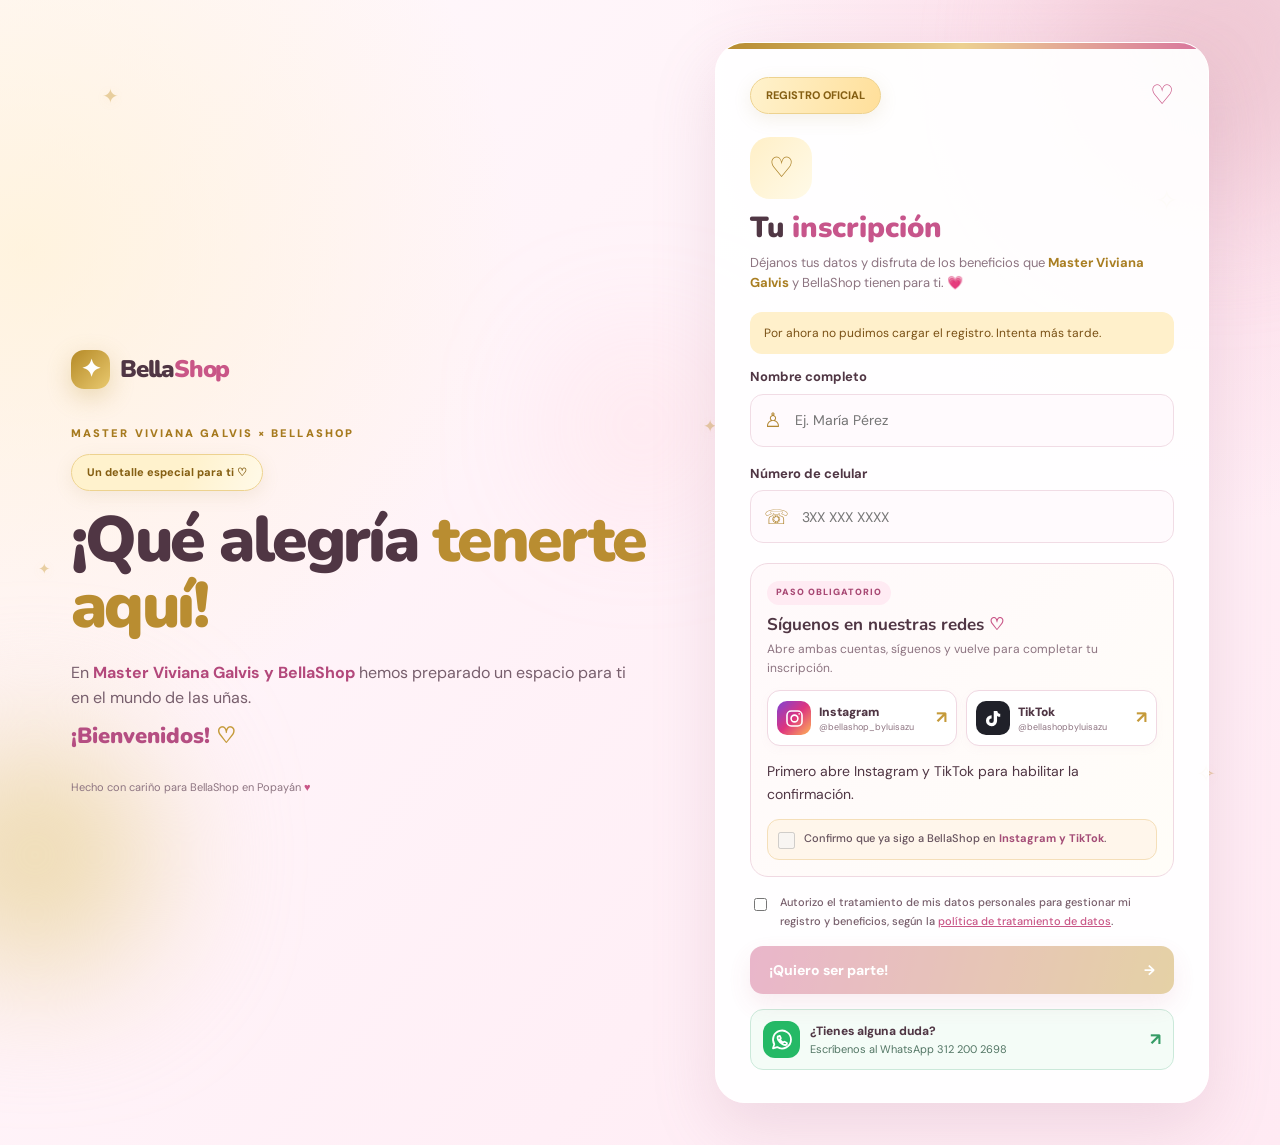
==== commit 782d451a: "Exigir abrir Instagram y TikTok antes de habilitar la confirmacion" ====
--- a/index.html
+++ b/index.html
@@ -9,7 +9,7 @@
   <link rel="preconnect" href="https://fonts.googleapis.com">
   <link rel="preconnect" href="https://fonts.gstatic.com" crossorigin>
   <link href="https://fonts.googleapis.com/css2?family=DM+Sans:wght@400;500;600;700&family=Nunito:wght@500;600;700;800;900&display=swap" rel="stylesheet">
-  <link rel="stylesheet" href="styles.css?v=viviana-galvis-3">
+  <link rel="stylesheet" href="styles.css?v=redes-paso-4">
 </head>
 <body class="signup-body">
   <div class="ambient ambient-a"></div>
@@ -68,22 +68,23 @@
           <div class="social-follow-head">
             <span class="social-small-tag">PASO OBLIGATORIO</span>
             <h3 id="social-follow-heading">Síguenos en nuestras redes <span aria-hidden="true">♡</span></h3>
-            <p>Para inscribirte, debes seguir a BellaShop en <strong>Instagram y TikTok</strong>.</p>
+            <p>Abre ambas cuentas, síguenos y vuelve para completar tu inscripción.</p>
           </div>
           <div class="social-links">
-            <a class="social-link instagram" href="https://www.instagram.com/bellashop_byluisazu/" target="_blank" rel="noopener noreferrer" aria-label="Seguir a BellaShop en Instagram, abre una pestaña nueva">
+            <a class="social-link instagram" data-social="instagram" href="https://www.instagram.com/bellashop_byluisazu/" target="_blank" rel="noopener noreferrer" aria-label="Seguir a BellaShop en Instagram, abre una pestaña nueva">
               <span class="social-icon"><svg viewBox="0 0 24 24" fill="none" stroke="currentColor" stroke-width="2" aria-hidden="true" focusable="false"><rect x="2.5" y="2.5" width="19" height="19" rx="5.4"></rect><circle cx="12" cy="12" r="4.3"></circle><circle cx="17.9" cy="6.2" r="1" fill="currentColor" stroke="none"></circle></svg></span>
               <span class="social-meta"><strong>Instagram</strong><small>@bellashop_byluisazu</small></span>
               <span class="social-arrow" aria-hidden="true">↗</span>
             </a>
-            <a class="social-link tiktok" href="https://www.tiktok.com/@bellashopbyluisazu" target="_blank" rel="noopener noreferrer" aria-label="Seguir a BellaShop en TikTok, abre una pestaña nueva">
+            <a class="social-link tiktok" data-social="tiktok" href="https://www.tiktok.com/@bellashopbyluisazu" target="_blank" rel="noopener noreferrer" aria-label="Seguir a BellaShop en TikTok, abre una pestaña nueva">
               <span class="social-icon"><svg viewBox="0 0 24 24" fill="currentColor" aria-hidden="true" focusable="false"><path d="M16.8 2.4c.3 2.2 1.5 3.5 3.7 3.7v3.8c-1.6 0-2.9-.4-4-1.2v6.1a7 7 0 1 1-6.9-7V12a2.9 2.9 0 1 0 2.7 2.9V2.4h4.5Z"></path></svg></span>
               <span class="social-meta"><strong>TikTok</strong><small>@bellashopbyluisazu</small></span>
               <span class="social-arrow" aria-hidden="true">↗</span>
             </a>
           </div>
-          <div class="social-confirm">
-            <input id="social-follow-consent" type="checkbox" required>
+          <p id="social-progress" class="social-progress" role="status" aria-live="polite">Primero abre Instagram y TikTok para habilitar la confirmación.</p>
+          <div class="social-confirm social-locked">
+            <input id="social-follow-consent" type="checkbox" required disabled>
             <label for="social-follow-consent">Confirmo que ya sigo a BellaShop en <strong>Instagram y TikTok</strong>.</label>
           </div>
         </section>
@@ -126,6 +127,6 @@
   </main>
 
   <script src="config.js?v=viviana-galvis-3"></script>
-  <script type="module" src="app.js?v=viviana-galvis-3"></script>
+  <script type="module" src="app.js?v=redes-paso-4"></script>
 </body>
 </html>
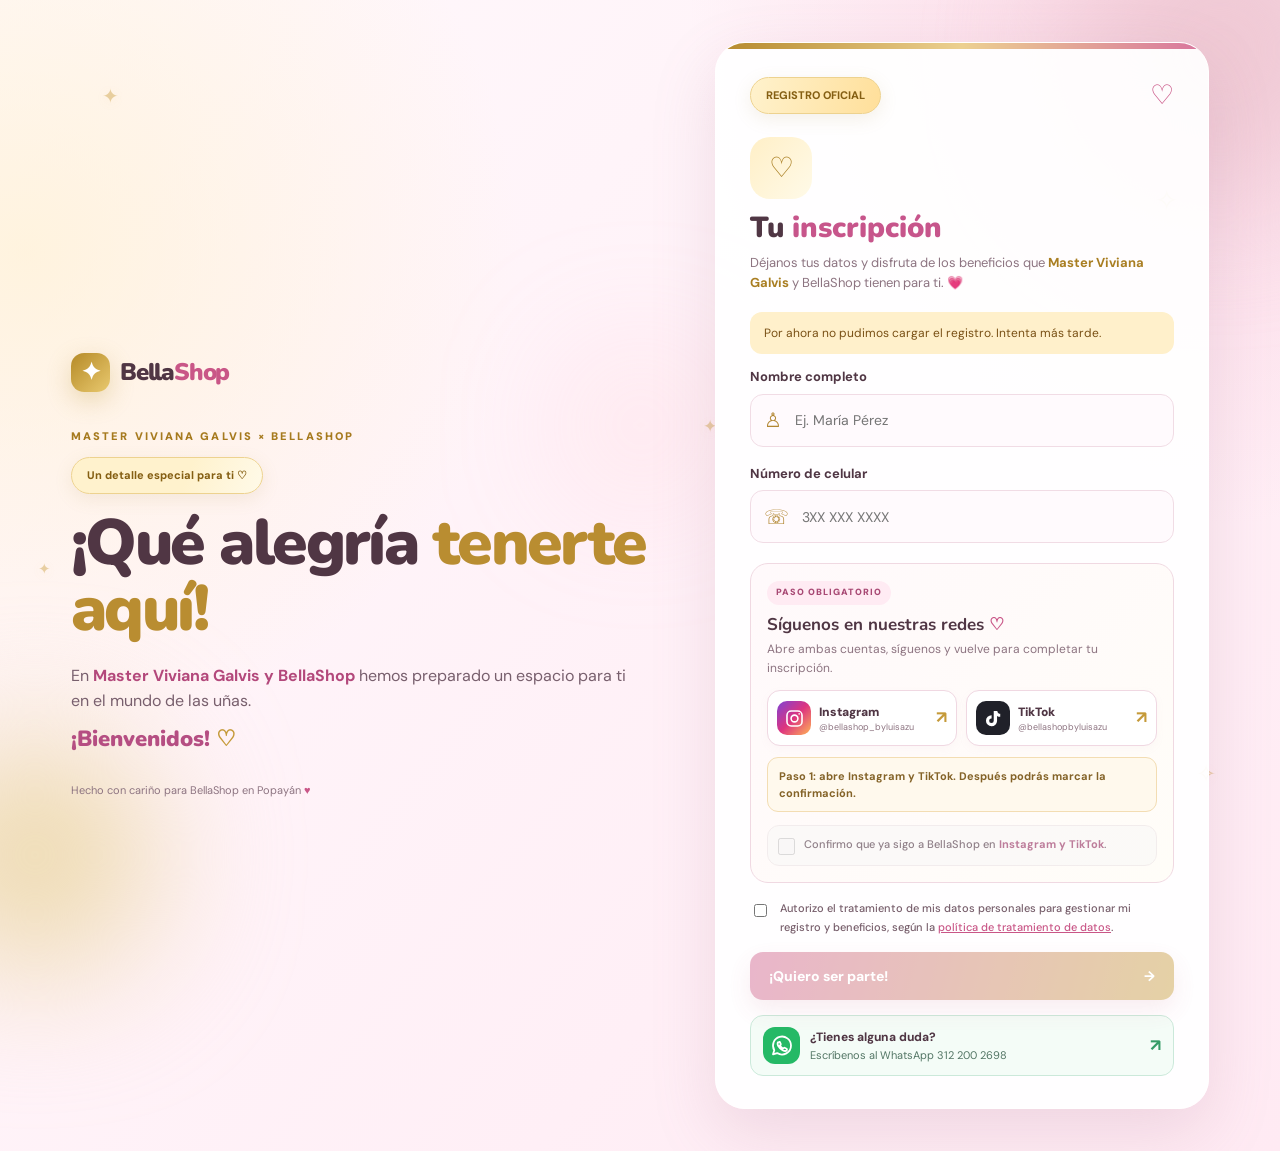
==== commit 7f31dd38: "Actualizar mensaje de registro exitoso a precios especiales" ====
--- a/index.html
+++ b/index.html
@@ -118,8 +118,8 @@
 
       <div class="success hidden" id="success" role="status" aria-live="polite">
         <div class="success-icon">✓</div>
-        <h2>¡Ya haces parte de BellaShop!</h2>
-        <p>Tu registro quedó activo. Cuando nos visites, indica tu número de celular para consultar los beneficios vigentes de esta temporada.</p>
+        <h2>¡Listo! Ya puedes disfrutar de precios especiales</h2>
+        <p>Tu registro quedó activo. Cuando nos visites, dinos tu número de celular para consultar tus precios especiales de esta temporada.</p>
         <div class="success-wa"><a class="support-whatsapp" href="https://wa.me/573122002698?text=Hola%2C%20soy%20estudiante%20de%20la%20profesora%20Viviana%20Galvis.%20Vi%20la%20campa%C3%B1a%20de%20Master%20Viviana%20Galvis%20y%20BellaShop%20y%20quisiera%20recibir%20informaci%C3%B3n%20sobre%20los%20beneficios%20de%20esta%20temporada.%20%C2%A1Muchas%20gracias!" target="_blank" rel="noopener noreferrer"><span class="whatsapp-icon"><svg viewBox="0 0 24 24" fill="none" stroke="currentColor" stroke-width="1.8" stroke-linecap="round" stroke-linejoin="round" aria-hidden="true" focusable="false"><path d="M21 11.5a9 9 0 0 1-13.8 7.6L3 20.3l1.3-4.1A9 9 0 1 1 21 11.5Z"></path><path d="M8.8 8.3c.2-.3.3-.3.5-.3h.6l.9 2.1c.1.3 0 .5-.2.7l-.7.7a7 7 0 0 0 3.1 3.1l.8-.7c.2-.2.5-.2.8-.1l2 .9c.2.1.3.3.3.5v.6c0 .4-.2.7-.5.9-.6.4-1.8.5-3.8-.5a11.8 11.8 0 0 1-4.5-4.4c-.9-1.8-.5-2.9-.3-3.4Z"></path></svg></span><span><strong>Escríbenos por WhatsApp</strong><small>Mensaje listo para enviar</small></span><span class="social-arrow" aria-hidden="true">↗</span></a></div>
         <button id="new-register" type="button" class="secondary-button">Volver al inicio</button>
       </div>
@@ -127,6 +127,6 @@
   </main>
 
   <script src="config.js?v=viviana-galvis-3"></script>
-  <script type="module" src="app.js?v=redes-paso-4"></script>
+  <script type="module" src="app.js?v=registro-exito-5"></script>
 </body>
 </html>
--- a/styles.css
+++ b/styles.css
@@ -151,3 +151,14 @@
  .social-link,.support-whatsapp{transition:none}
  .social-link:hover,.support-whatsapp:hover{transform:none}
 }
+
+
+/* Orden obligatorio de interacción: abrir ambos perfiles antes de confirmar. */
+.social-progress{border-radius:11px;background:#fff9ed;border:1px solid #f3ddb3;
+ color:#846328;font-size:11px;font-weight:700;padding:10px 11px;margin:11px 0 2px;line-height:1.5}
+.social-link.social-visited{border-color:#b9dfc3;background:#f5fff7}
+.social-link.social-visited .social-arrow{color:#318a52}
+.social-link.social-visited .social-arrow::after{content:' ✓';font-size:12px}
+.social-confirm.social-locked{background:#faf8f7;border-color:#eee7e8;opacity:.72}
+.social-confirm.social-locked input{cursor:not-allowed}
+.social-confirm:not(.social-locked){background:#f0fff4;border-color:#b7dec3}
